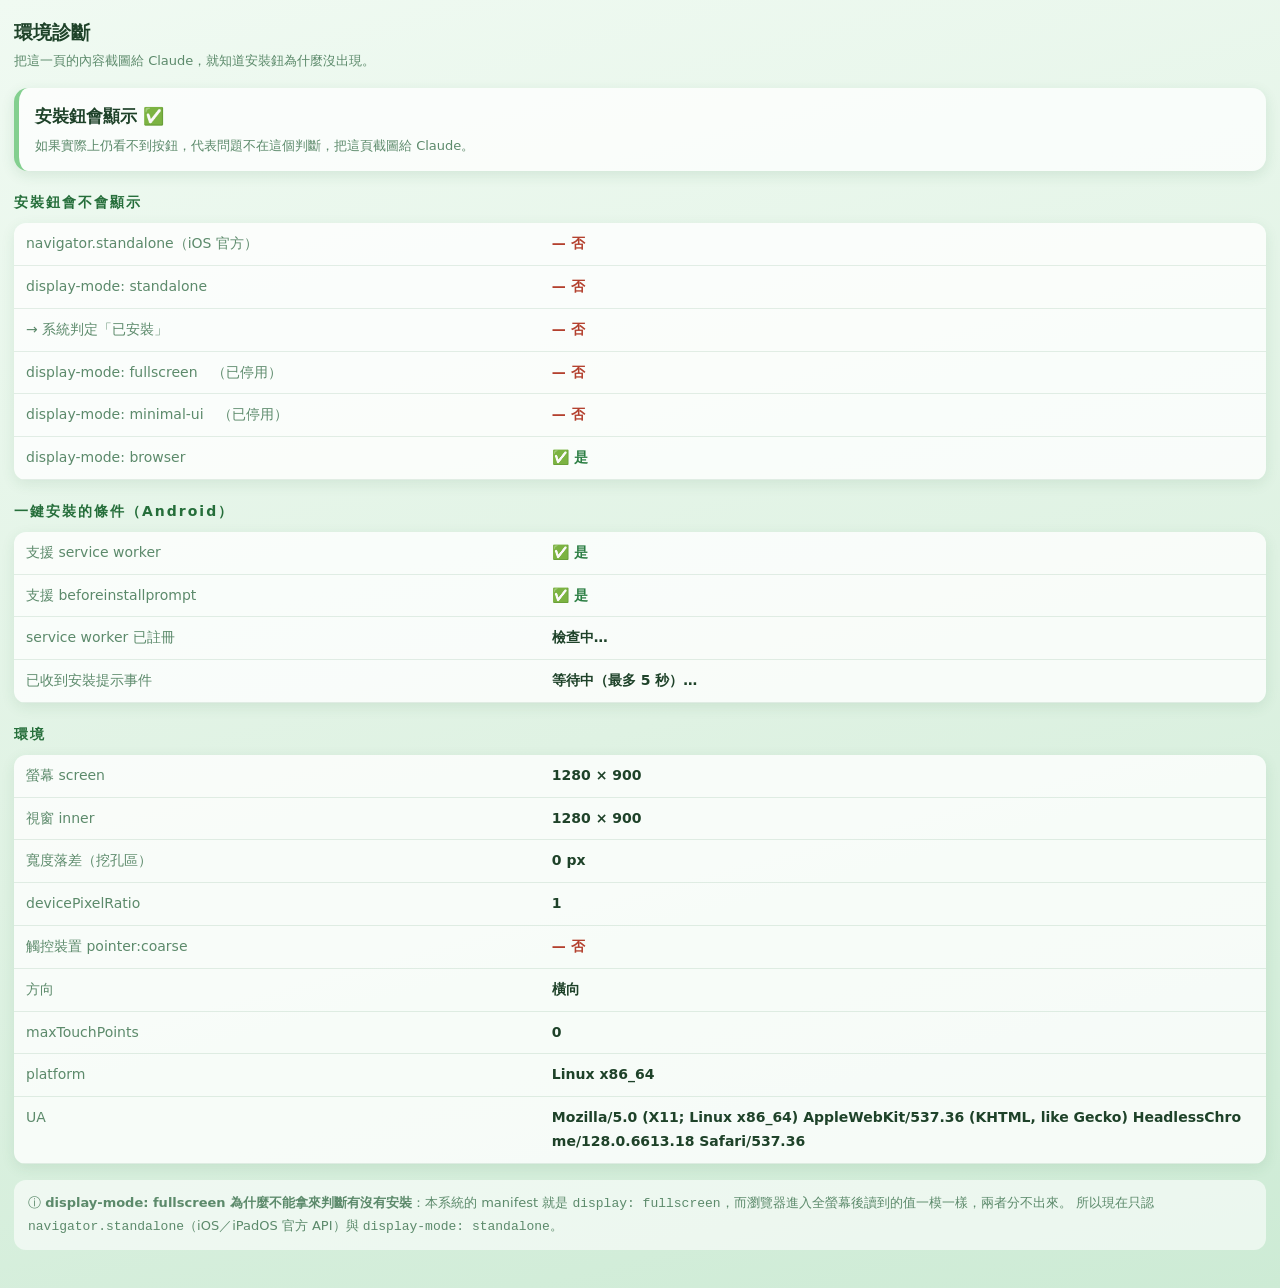
==== diag.html @ 10445269 "新增環境診斷頁 diag.html 用來查「安裝鈕為什麼沒出現」：列出各個 display-mode 的匹配結果、 navigator.standalone、service worker 註冊狀態、b" ====
<!doctype html>
<html lang="zh-Hant">
<head>
<meta charset="utf-8">
<meta name="viewport" content="width=device-width,initial-scale=1,viewport-fit=cover">
<title>德芳系統 — 環境診斷</title>
<style>
  :root{ --mint:#83CF8F; --btn:#2B7E43; --btn-d:#256E3A; --ink:#1E4229; --sub:#5C8A6B; }
  *{box-sizing:border-box}
  body{margin:0;padding:16px 14px 40px;
    font:16px/1.7 "Microsoft JhengHei","Noto Sans TC",-apple-system,system-ui,sans-serif;color:var(--ink);
    background:linear-gradient(165deg,#F0FAF2 0%,#DFF2E3 55%,#CDEBD5 100%);min-height:100vh}
  h1{font-size:19px;margin:0 0 2px}
  .sub{font-size:13px;color:var(--sub);margin-bottom:16px}
  .verdict{padding:14px 16px;border-radius:14px;margin-bottom:16px;font-size:17px;font-weight:bold;
    background:rgba(255,255,255,.75);border-left:5px solid var(--mint);box-shadow:0 4px 14px rgba(35,105,60,.12)}
  .verdict.bad{border-left-color:#c9503a}
  .verdict small{display:block;font-size:13px;font-weight:normal;color:var(--sub);margin-top:4px}
  h2{font-size:14px;letter-spacing:2px;color:var(--btn-d);margin:20px 0 8px}
  table{border-collapse:collapse;width:100%;background:rgba(255,255,255,.8);border-radius:12px;overflow:hidden;
    box-shadow:0 4px 14px rgba(35,105,60,.10)}
  td{padding:9px 12px;border-bottom:1px solid rgba(43,126,67,.12);font-size:14px;vertical-align:top}
  td:first-child{white-space:nowrap;color:var(--sub);width:42%}
  td:last-child{font-weight:bold;word-break:break-all}
  .y{color:var(--btn)} .n{color:#b3402e}
  .hint{margin-top:16px;font-size:13px;color:var(--sub);background:rgba(255,255,255,.6);
    border-radius:12px;padding:12px 14px}
</style>
</head>
<body>
<h1>環境診斷</h1>
<div class="sub">把這一頁的內容截圖給 Claude，就知道安裝鈕為什麼沒出現。</div>

<div class="verdict" id="verdict">檢查中…</div>

<h2>安裝鈕會不會顯示</h2>
<table id="t1"></table>

<h2>一鍵安裝的條件（Android）</h2>
<table id="t2"></table>

<h2>環境</h2>
<table id="t3"></table>

<div class="hint">
  ⓘ <b>display-mode: fullscreen 為什麼不能拿來判斷有沒有安裝</b>：本系統的 manifest 就是
  <code>display: fullscreen</code>，而瀏覽器進入全螢幕後讀到的值一模一樣，兩者分不出來。
  所以現在只認 <code>navigator.standalone</code>（iOS／iPadOS 官方 API）與 <code>display-mode: standalone</code>。
</div>

<script>
function mq(s) { try { return matchMedia('(' + s + ')').matches; } catch (e) { return false; } }
function 列(tid, rows) {
  document.getElementById(tid).innerHTML = rows.map(function (r) {
    var v = r[1];
    var cls = v === true ? 'y' : (v === false ? 'n' : '');
    var txt = v === true ? '✅ 是' : (v === false ? '— 否' : v);
    return '<tr><td>' + r[0] + '</td><td class="' + cls + '">' + txt + '</td></tr>';
  }).join('');
}

var standalone = navigator.standalone === true;
var dmStandalone = mq('display-mode: standalone');
var dmFullscreen = mq('display-mode: fullscreen');
var dmMinimal = mq('display-mode: minimal-ui');
var dmBrowser = mq('display-mode: browser');

// 與系統內 偵測已安裝() 完全相同的判斷
var 判定已安裝 = standalone || dmStandalone;

document.getElementById('verdict').className = 'verdict' + (判定已安裝 ? ' bad' : '');
document.getElementById('verdict').innerHTML = 判定已安裝
  ? '安裝鈕<b>不會</b>顯示<small>系統判定你已經是從主畫面 App 開啟的。如果你其實還沒安裝，把這頁截圖給 Claude。</small>'
  : '安裝鈕<b>會</b>顯示 ✅<small>如果實際上仍看不到按鈕，代表問題不在這個判斷，把這頁截圖給 Claude。</small>';

列('t1', [
  ['navigator.standalone（iOS 官方）', standalone],
  ['display-mode: standalone', dmStandalone],
  ['→ 系統判定「已安裝」', 判定已安裝],
  ['display-mode: fullscreen　（已停用）', dmFullscreen],
  ['display-mode: minimal-ui　（已停用）', dmMinimal],
  ['display-mode: browser', dmBrowser]
]);

var rows2 = [
  ['支援 service worker', 'serviceWorker' in navigator],
  ['支援 beforeinstallprompt', 'onbeforeinstallprompt' in window],
  ['service worker 已註冊', '檢查中…'],
  ['已收到安裝提示事件', '等待中（最多 5 秒）…']
];
列('t2', rows2);

if ('serviceWorker' in navigator) {
  navigator.serviceWorker.register('sw.js').then(function () {
    return navigator.serviceWorker.ready;
  }).then(function (reg) {
    rows2[2][1] = '✅ 是（scope ' + reg.scope.replace(location.origin, '') + '）';
    列('t2', rows2);
  })['catch'](function (err) {
    rows2[2][1] = '❌ 失敗：' + err.message;
    列('t2', rows2);
  });
} else {
  rows2[2][1] = false;
  列('t2', rows2);
}

window.addEventListener('beforeinstallprompt', function (e) {
  e.preventDefault();
  rows2[3][1] = '✅ 是 → Android 可以一鍵安裝';
  列('t2', rows2);
});
setTimeout(function () {
  if (String(rows2[3][1]).indexOf('等待') === 0) {
    rows2[3][1] = /iPad|iPhone|iPod/.test(navigator.userAgent) || (navigator.platform === 'MacIntel' && navigator.maxTouchPoints > 1)
      ? '— iOS／iPadOS 沒有這個事件（正常，只能手動加入主畫面）'
      : '— 沒收到（可能已安裝過、或 Chrome 還在等你多用一下這個網站）';
    列('t2', rows2);
  }
}, 5000);

列('t3', [
  ['螢幕 screen', screen.width + ' × ' + screen.height],
  ['視窗 inner', innerWidth + ' × ' + innerHeight],
  ['寬度落差（挖孔區）', (screen.width - innerWidth) + ' px'],
  ['devicePixelRatio', devicePixelRatio],
  ['觸控裝置 pointer:coarse', mq('pointer: coarse')],
  ['方向', mq('orientation: portrait') ? '直向' : '橫向'],
  ['maxTouchPoints', navigator.maxTouchPoints],
  ['platform', navigator.platform || '—'],
  ['UA', navigator.userAgent]
]);
</script>
</body>
</html>
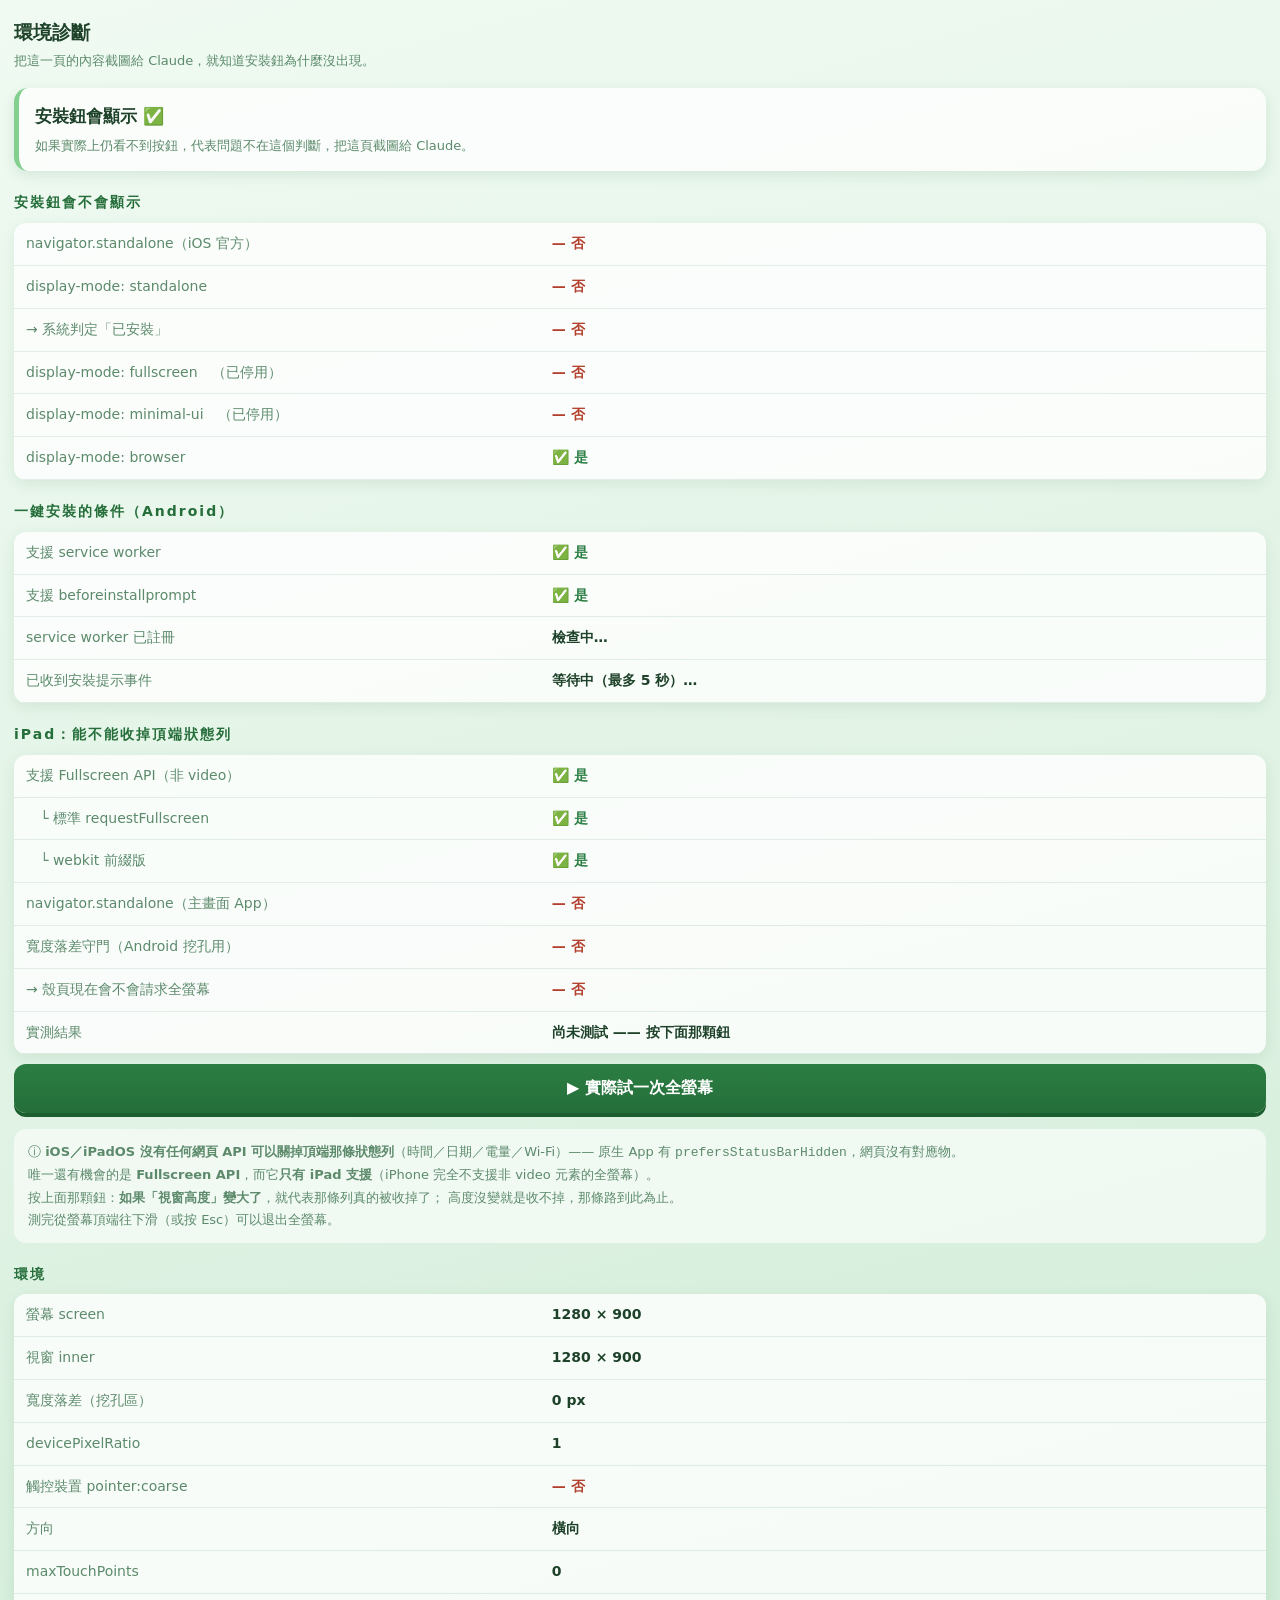
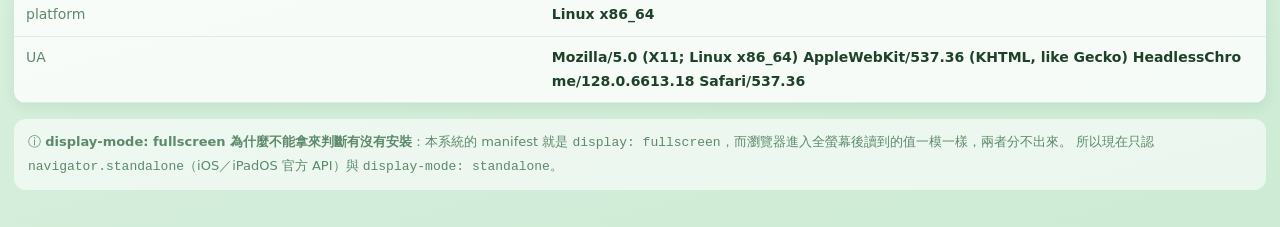
==== commit 5fd421f0: "iPad 主畫面 App 也放行全螢幕，試著收掉頂端狀態列 使用者回報：iPad 已安裝到主畫面，畫面上方仍有系統狀態列（時間／日期／ 電量／Wi-Fi）壓著 UI。  iOS／iPadOS 沒有任何" ====
--- a/diag.html
+++ b/diag.html
@@ -23,6 +23,10 @@
   td:first-child{white-space:nowrap;color:var(--sub);width:42%}
   td:last-child{font-weight:bold;word-break:break-all}
   .y{color:var(--btn)} .n{color:#b3402e}
+  .fsbtn{display:block;width:100%;margin:10px 0 0;padding:14px;border:0;border-radius:12px;
+    background:linear-gradient(180deg,var(--btn) 0%,var(--btn-d) 100%);color:#fff;font-size:16px;
+    font-weight:bold;font-family:inherit;box-shadow:0 4px 0 #1B5E30;cursor:pointer}
+  .fsbtn:active{transform:translateY(3px);box-shadow:0 1px 0 #1B5E30}
   .hint{margin-top:16px;font-size:13px;color:var(--sub);background:rgba(255,255,255,.6);
     border-radius:12px;padding:12px 14px}
 </style>
@@ -38,6 +42,18 @@
 
 <h2>一鍵安裝的條件（Android）</h2>
 <table id="t2"></table>
+
+<h2>iPad：能不能收掉頂端狀態列</h2>
+<table id="t4"></table>
+<button class="fsbtn" id="fsBtn">▶ 實際試一次全螢幕</button>
+<div class="hint">
+  ⓘ <b>iOS／iPadOS 沒有任何網頁 API 可以關掉頂端那條狀態列</b>（時間／日期／電量／Wi-Fi）——
+  原生 App 有 <code>prefersStatusBarHidden</code>，網頁沒有對應物。<br>
+  唯一還有機會的是 <b>Fullscreen API</b>，而它<b>只有 iPad 支援</b>（iPhone 完全不支援非 video 元素的全螢幕）。<br>
+  按上面那顆鈕：<b>如果「視窗高度」變大了</b>，就代表那條列真的被收掉了；
+  高度沒變就是收不掉，那條路到此為止。<br>
+  測完從螢幕頂端往下滑（或按 Esc）可以退出全螢幕。
+</div>
 
 <h2>環境</h2>
 <table id="t3"></table>
@@ -119,6 +135,67 @@
   }
 }, 5000);
 
+/* ===== iPad 狀態列實測 =====
+   殼頁 index.html 那段全螢幕守門有兩道，這裡原樣重現一次，才看得出是被哪一道擋下來的：
+     ① 有沒有 requestFullscreen（iPhone 在這裡出局）
+     ② 寬度落差 > 1（為 Android 挖孔寫的；iPad 沒挖孔＝算出 0，2026-08-06 前一律被擋在這）
+   現在 ② 對 navigator.standalone 開了例外，所以 iPad 主畫面 App 會放行。 */
+var el4 = document.documentElement;
+var 全螢幕函式 = el4.requestFullscreen || el4.webkitRequestFullscreen;
+var vp4 = document.querySelector('meta[name=viewport]');
+var m4 = vp4 && /initial-scale\s*=\s*([\d.]+)/.exec(vp4.content);
+var SCALE4 = (mq('pointer: coarse') && m4) ? parseFloat(m4[1]) : 1;
+var 寬度落差過關 = Math.round(screen.width - innerWidth * SCALE4) > 1;
+var 殼頁會放行 = !!全螢幕函式 && (standalone || 寬度落差過關);
+
+var rows4 = [
+  ['支援 Fullscreen API（非 video）', !!全螢幕函式],
+  ['　└ 標準 requestFullscreen', !!el4.requestFullscreen],
+  ['　└ webkit 前綴版', !!el4.webkitRequestFullscreen],
+  ['navigator.standalone（主畫面 App）', standalone],
+  ['寬度落差守門（Android 挖孔用）', 寬度落差過關],
+  ['→ 殼頁現在會不會請求全螢幕', 殼頁會放行],
+  ['實測結果', '尚未測試 —— 按下面那顆鈕']
+];
+列('t4', rows4);
+
+document.getElementById('fsBtn').addEventListener('click', function () {
+  if (!全螢幕函式) {
+    rows4[6][1] = '❌ 這台裝置沒有 Fullscreen API（iPhone 就是這樣）＝無解';
+    列('t4', rows4); return;
+  }
+  var 前H = innerHeight;
+  rows4[6][1] = '請求中…';
+  列('t4', rows4);
+
+  /* ⚠ 進全螢幕後版面重排要一點時間，立刻量 innerHeight 會量到舊值 → 等 600ms 再量 */
+  function 收尾() {
+    setTimeout(function () {
+      var 後H = innerHeight, 差 = 後H - 前H;
+      rows4[6][1] = (差 > 4)
+        ? '✅ 成功！視窗高 ' + 前H + ' → ' + 後H + '（多了 ' + 差 + 'px ＝狀態列被收掉了）'
+        : '⚠ 進去了但高度沒變（' + 前H + ' → ' + 後H + '）＝這台裝置收不掉狀態列';
+      列('t4', rows4);
+    }, 600);
+  }
+
+  try {
+    /* ⚠ webkit 前綴版不回傳 Promise，直接串 .then 會 TypeError */
+    var r = 全螢幕函式.call(el4, { navigationUI: 'hide' });
+    if (r && r.then) {
+      r.then(收尾)['catch'](function (e) {
+        rows4[6][1] = '❌ 被拒絕：' + ((e && e.message) || e);
+        列('t4', rows4);
+      });
+    } else {
+      收尾();
+    }
+  } catch (e) {
+    rows4[6][1] = '❌ 例外：' + e.message;
+    列('t4', rows4);
+  }
+});
+
 列('t3', [
   ['螢幕 screen', screen.width + ' × ' + screen.height],
   ['視窗 inner', innerWidth + ' × ' + innerHeight],
